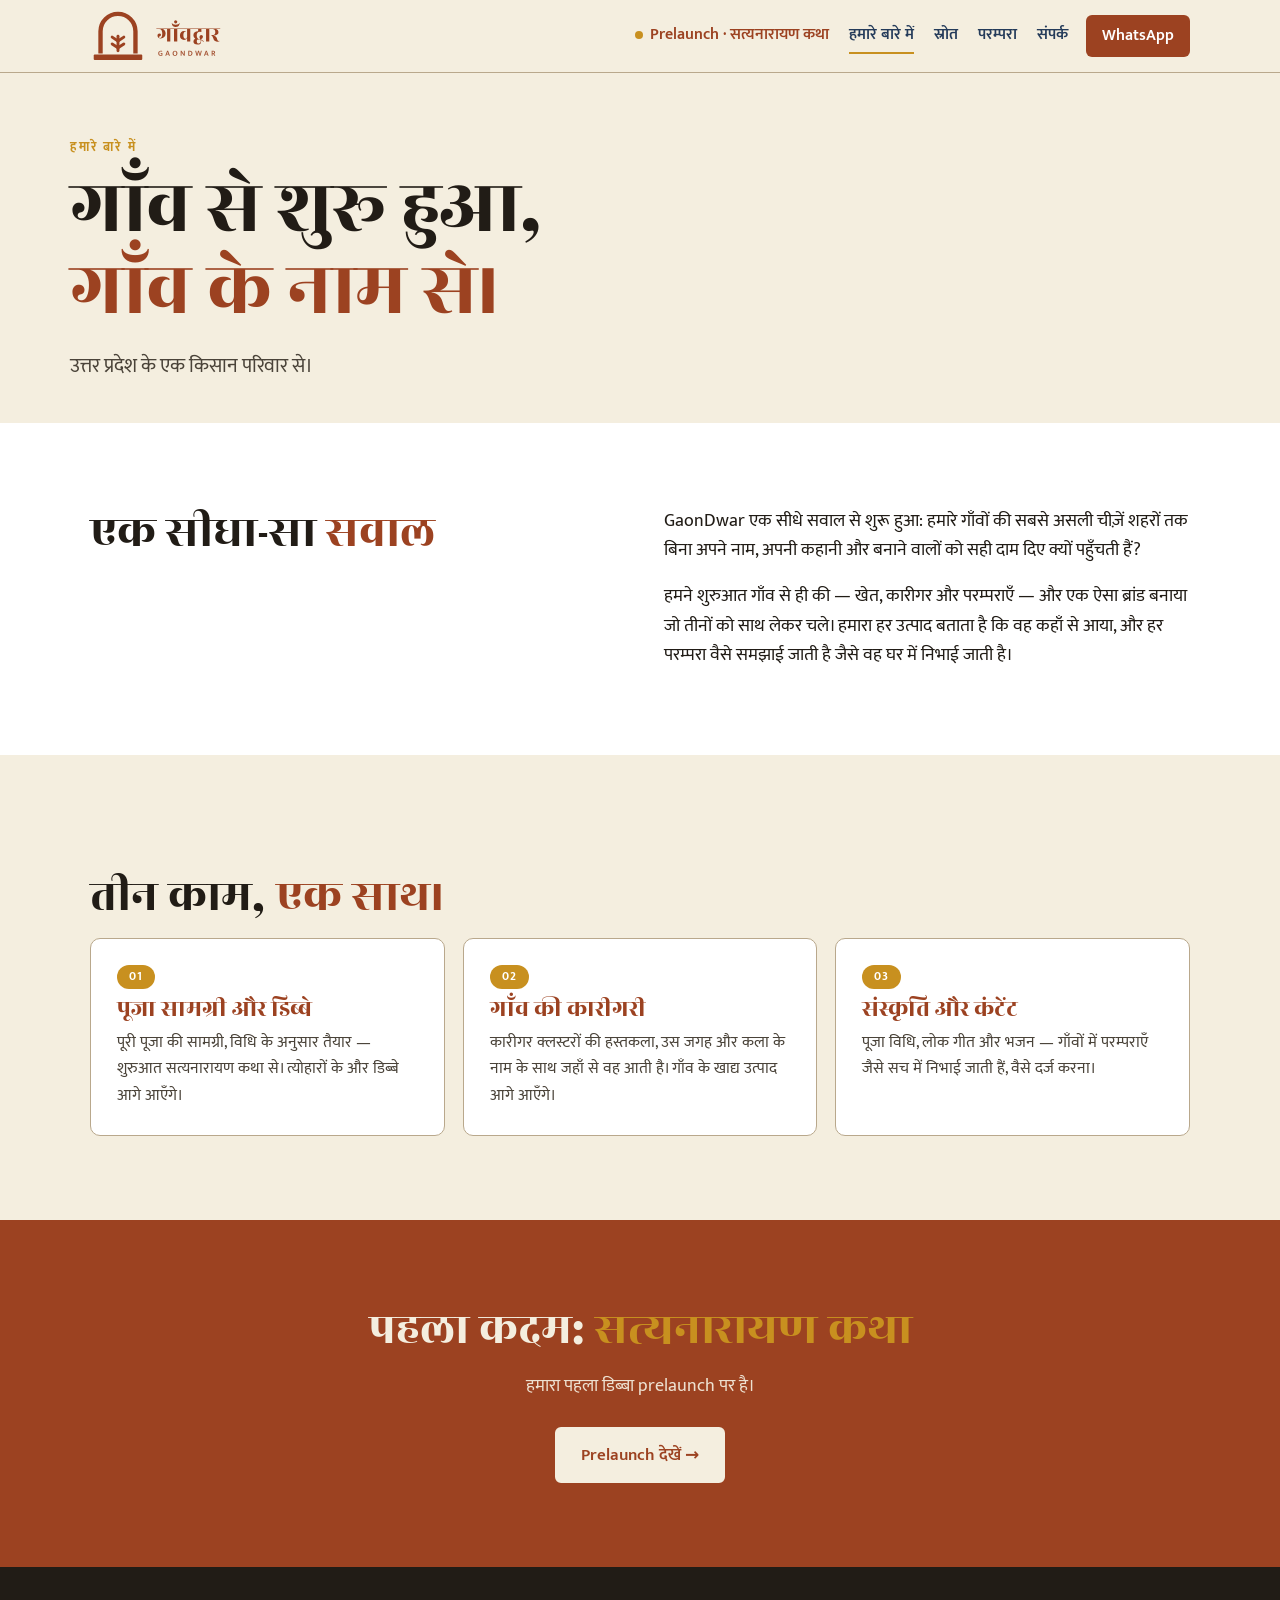
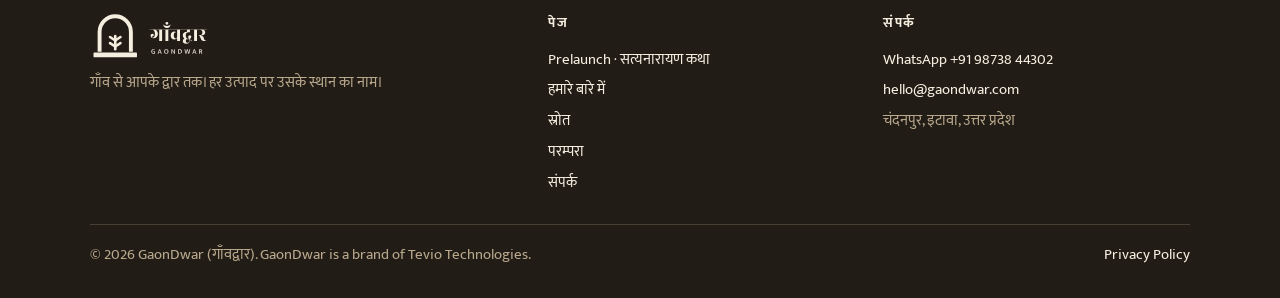
==== about/index.html @ f5c05ec9 "Multi-page site + Prelaunch Satyanarayan Katha page - New pages: about/, sourcing/, parampara/, cont" ====
<!doctype html>
<html lang="hi">
<head>
<meta charset="utf-8">
<meta name="viewport" content="width=device-width, initial-scale=1">
<title>हमारे बारे में | GaonDwar गाँवद्वार</title>
<meta name="description" content="GaonDwar उत्तर प्रदेश के एक किसान परिवार से शुरू हुआ — गाँव की चीज़ें, उनके स्थान के नाम के साथ।">
<meta property="og:title" content="हमारे बारे में | GaonDwar गाँवद्वार">
<meta property="og:description" content="GaonDwar उत्तर प्रदेश के एक किसान परिवार से शुरू हुआ — गाँव की चीज़ें, उनके स्थान के नाम के साथ।">
<meta property="og:url" content="https://gaondwar.in/about/">
<meta property="og:type" content="website">
<meta property="og:image" content="https://gaondwar.in/assets/og-image.png">
<meta name="twitter:card" content="summary_large_image">
<meta name="theme-color" content="#9C4221">
<link rel="icon" href="../assets/favicon.svg" type="image/svg+xml">
<link rel="icon" href="../assets/favicon-32.png" sizes="32x32" type="image/png">
<link rel="apple-touch-icon" href="../assets/favicon-180.png">
<link rel="preconnect" href="https://fonts.googleapis.com">
<link rel="preconnect" href="https://fonts.gstatic.com" crossorigin>
<link href="https://fonts.googleapis.com/css2?family=Mukta:wght@300;400;500;600;700&family=Rozha+One&display=swap" rel="stylesheet">
<link rel="stylesheet" href="../assets/site.css">
<style></style>
</head>
<body>
<header class="site">
  <div class="wrap nav">
    <a class="brand" href="../" aria-label="GaonDwar होम"><img src="../assets/gaondwar-logo.svg" alt="GaonDwar — गाँवद्वार" width="359" height="150"></a>
    <nav class="menu" id="menu" aria-label="मुख्य"><a href="../satyanarayan/" class="pre">Prelaunch · सत्यनारायण कथा</a><a href="../about/" aria-current="page">हमारे बारे में</a><a href="../sourcing/">स्रोत</a><a href="../parampara/">परम्परा</a><a href="../contact/">संपर्क</a></nav>
    <a class="nav-wa" href="https://wa.me/919873844302?text=Namaste%20GaonDwar" target="_blank" rel="noopener">WhatsApp</a>
    <button class="burger" type="button" aria-label="मेन्यू" aria-expanded="false" aria-controls="menu"><span></span><span></span><span></span></button>
  </div>
</header>
<main>
  <div class="wrap pagehead">
    <div class="kick">हमारे बारे में</div>
    <h1>गाँव से शुरू हुआ,<br><em>गाँव के नाम से।</em></h1>
    <p class="lead">उत्तर प्रदेश के एक किसान परिवार से।</p>
  </div>
  <section style="background:#fff">
    <div class="wrap two">
      <div><h2 class="rv">एक सीधा-सा <em>सवाल</em></h2></div>
      <div class="rv">
        <p style="font-size:18px">GaonDwar एक सीधे सवाल से शुरू हुआ: हमारे गाँवों की सबसे असली चीज़ें शहरों तक बिना अपने नाम, अपनी कहानी और बनाने वालों को सही दाम दिए क्यों पहुँचती हैं?</p>
        <p style="font-size:18px;margin-top:16px">हमने शुरुआत गाँव से ही की — खेत, कारीगर और परम्पराएँ — और एक ऐसा ब्रांड बनाया जो तीनों को साथ लेकर चले। हमारा हर उत्पाद बताता है कि वह कहाँ से आया, और हर परम्परा वैसे समझाई जाती है जैसे वह घर में निभाई जाती है।</p>
      </div>
    </div>
  </section>
  <section>
    <div class="wrap">
      <div class="kick rv">हम क्या करते हैं</div>
      <h2 class="rv">तीन काम, <em>एक साथ।</em></h2>
      <div class="cards">
        <div class="card rv"><span class="badge">01</span><h3>पूजा सामग्री और डिब्बे</h3><p>पूरी पूजा की सामग्री, विधि के अनुसार तैयार — शुरुआत सत्यनारायण कथा से। त्योहारों के और डिब्बे आगे आएँगे।</p></div>
        <div class="card rv"><span class="badge">02</span><h3>गाँव की कारीगरी</h3><p>कारीगर क्लस्टरों की हस्तकला, उस जगह और कला के नाम के साथ जहाँ से वह आती है। गाँव के खाद्य उत्पाद आगे आएँगे।</p></div>
        <div class="card rv"><span class="badge">03</span><h3>संस्कृति और कंटेंट</h3><p>पूजा विधि, लोक गीत और भजन — गाँवों में परम्पराएँ जैसे सच में निभाई जाती हैं, वैसे दर्ज करना।</p></div>
      </div>
    </div>
  </section>
  <section style="background:var(--geru);color:var(--chuna);text-align:center">
    <div class="wrap">
      <h2 class="rv" style="color:var(--chuna)">पहला कदम: <span style="color:var(--haldi)">सत्यनारायण कथा</span></h2>
      <p class="rv" style="font-size:18px;opacity:.92;margin-bottom:26px">हमारा पहला डिब्बा prelaunch पर है।</p>
      <a class="btn light rv" href="../satyanarayan/">Prelaunch देखें →</a>
    </div>
  </section>
</main>
<footer class="site">
  <div class="wrap">
    <div class="cols">
      <div><span class="flogo" role="img" aria-label="GaonDwar" style="-webkit-mask-image:url(../assets/gaondwar-logo.svg);mask-image:url(../assets/gaondwar-logo.svg)"></span>गाँव से आपके द्वार तक। हर उत्पाद पर उसके स्थान का नाम।</div>
      <div><h4>पेज</h4><ul><li><a href="../satyanarayan/">Prelaunch · सत्यनारायण कथा</a></li><li><a href="../about/">हमारे बारे में</a></li><li><a href="../sourcing/">स्रोत</a></li><li><a href="../parampara/">परम्परा</a></li><li><a href="../contact/">संपर्क</a></li></ul></div>
      <div><h4>संपर्क</h4><ul><li><a href="https://wa.me/919873844302">WhatsApp +91 98738 44302</a></li><li><a href="mailto:hello@gaondwar.com">hello@gaondwar.com</a></li><li>चंदनपुर, इटावा, उत्तर प्रदेश</li></ul></div>
    </div>
    <div class="legal"><div>© 2026 GaonDwar (गाँवद्वार). GaonDwar is a brand of Tevio Technologies.</div><div><a href="../privacy.html">Privacy Policy</a></div></div>
  </div>
</footer>
<script src="../assets/site.js"></script>
</body>
</html>
---- assets/site.css ----
/* GaonDwar — shared site styles (header, menu, footer, buttons, sections, reveal, khana grid) */
:root{--geru:#9C4221;--geru-deep:#6E2E16;--chuna:#F4EEDF;--chuna-2:#EDE5D2;--neel:#243B5A;--haldi:#C8901F;--kajal:#211C16;--mitti:#B9A88C;--mitti-ink:#6F624E;--kraft:#CDB289;--kraft-dk:#B99C72;--kraft-lt:#E3D3B4;color-scheme:light}
*{box-sizing:border-box;margin:0;padding:0}
html{scroll-behavior:smooth}
body{font-family:'Mukta',system-ui,sans-serif;background:var(--chuna);color:var(--kajal);line-height:1.65;overflow-x:clip}
a{color:var(--geru)}
.wrap{max-width:1140px;margin:0 auto;padding:0 20px}

/* header + menu */
header.site{background:var(--chuna);border-bottom:1px solid var(--mitti);position:sticky;top:0;z-index:50}
header.site .nav{display:flex;align-items:center;gap:18px;padding:8px 20px;position:relative}
header.site .brand{display:flex;align-items:center;text-decoration:none;margin-right:auto}
header.site .brand img{height:56px;width:auto;display:block}
.menu{display:flex;align-items:center;gap:20px}
.menu a{text-decoration:none;color:var(--neel);font-weight:600;font-size:16px;white-space:nowrap;padding:4px 0;border-bottom:2px solid transparent}
.menu a:hover,.menu a[aria-current="page"]{border-bottom-color:var(--haldi)}
.menu a.pre{color:var(--geru);display:inline-flex;align-items:center;gap:7px}
.menu a.pre::before{content:"";width:8px;height:8px;border-radius:50%;background:var(--haldi);animation:gdpulse 2s infinite}
@keyframes gdpulse{0%{box-shadow:0 0 0 0 rgba(200,144,31,.7)}70%,100%{box-shadow:0 0 0 8px rgba(200,144,31,0)}}
.nav-wa{background:var(--geru);color:#fff!important;padding:8px 16px;border-radius:6px;text-decoration:none;font-weight:600;white-space:nowrap}
.burger{display:none;width:44px;height:44px;border:1.5px solid var(--mitti);border-radius:6px;background:transparent;cursor:pointer;align-items:center;justify-content:center;flex-direction:column;gap:5px}
.burger span{display:block;width:20px;height:2px;background:var(--kajal);transition:transform .25s,opacity .25s}
.burger[aria-expanded="true"] span:nth-child(1){transform:translateY(7px) rotate(45deg)}
.burger[aria-expanded="true"] span:nth-child(2){opacity:0}
.burger[aria-expanded="true"] span:nth-child(3){transform:translateY(-7px) rotate(-45deg)}
@media(max-width:1020px){
  header.site .brand img{height:46px}
  .burger{display:inline-flex}
  .menu{display:none;position:absolute;left:0;right:0;top:100%;background:var(--chuna);border-bottom:1px solid var(--mitti);flex-direction:column;align-items:stretch;gap:0;padding:6px 20px 14px;box-shadow:0 18px 30px -20px rgba(60,35,15,.4)}
  .menu.open{display:flex}
  .menu a{padding:13px 0;border-bottom:1px solid var(--chuna-2);font-size:17px}
  .menu a:hover,.menu a[aria-current="page"]{border-bottom-color:var(--chuna-2);color:var(--geru)}
}
@media(max-width:420px){.nav-wa{padding:8px 12px}}

/* buttons + type */
.btn{display:inline-flex;align-items:center;gap:8px;min-height:50px;background:var(--geru);color:#fff;text-decoration:none;padding:12px 24px;border-radius:6px;font-weight:600;font-size:17px;font-family:inherit;border:2px solid var(--geru);cursor:pointer}
.btn:hover{background:var(--geru-deep);border-color:var(--geru-deep)}
.btn.ghost{background:transparent;color:var(--geru)}
.btn.ghost:hover{background:rgba(156,66,33,.07)}
.btn.light{background:var(--chuna);color:var(--geru);border-color:var(--chuna)}
.btn.light:hover{background:#fff;border-color:#fff}
.btn:focus-visible,a:focus-visible,button:focus-visible{outline:2px solid var(--neel);outline-offset:3px}
.ctas{display:flex;gap:12px;flex-wrap:wrap}
section{padding:84px 0}
.kick{font-weight:700;letter-spacing:.14em;text-transform:uppercase;font-size:13px;color:var(--haldi);margin-bottom:10px}
.h2,h2{font-family:'Rozha One',serif;font-weight:400;font-size:clamp(30px,4.4vw,48px);line-height:1.12;color:var(--kajal);margin-bottom:14px;text-wrap:balance}
h2 em,h1 em{font-style:normal;color:var(--geru)}
.lead{max-width:660px;color:#4a4339;font-size:18px;margin-bottom:36px}
.pagehead{padding:64px 0 40px}
.pagehead h1{font-family:'Rozha One',serif;font-weight:400;font-size:clamp(42px,6.6vw,80px);line-height:1.02;letter-spacing:-.01em;text-wrap:balance}
.pagehead .lead{margin:18px 0 0;font-size:clamp(17px,1.7vw,20px)}
.cards{display:grid;grid-template-columns:repeat(auto-fit,minmax(250px,1fr));gap:18px}
.card{background:#fff;border:1px solid var(--mitti);border-radius:10px;padding:26px;text-decoration:none;color:inherit;display:flex;flex-direction:column;gap:6px;transition:transform .25s,box-shadow .25s}
a.card:hover{transform:translateY(-3px);box-shadow:0 16px 30px -20px rgba(60,35,15,.45)}
.card h3{font-family:'Rozha One',serif;font-weight:400;font-size:25px;line-height:1.15;color:var(--geru)}
.card p{color:#4a4339}
.card .more{font-weight:700;color:var(--geru);margin-top:auto;padding-top:8px}
.card .ico{width:34px;height:34px;color:var(--geru);margin-bottom:4px}
.badge{align-self:flex-start;font-size:12px;font-weight:700;letter-spacing:.08em;background:var(--haldi);color:#fff;border-radius:30px;padding:2px 12px}
.badge.off{background:var(--mitti)}
.two{display:grid;grid-template-columns:1fr 1fr;gap:48px;align-items:start}
@media(max-width:800px){.two{grid-template-columns:1fr;gap:22px}}

/* footer */
footer.site{background:var(--kajal);color:var(--mitti);padding:44px 0 30px;font-size:15px}
footer.site .cols{display:grid;grid-template-columns:1.4fr 1fr 1fr;gap:28px;margin-bottom:26px}
@media(max-width:760px){footer.site .cols{grid-template-columns:1fr}}
footer.site .flogo{display:block;height:50px;aspect-ratio:359/150;margin-bottom:10px;background:var(--chuna);-webkit-mask-repeat:no-repeat;mask-repeat:no-repeat;-webkit-mask-position:left center;mask-position:left center;-webkit-mask-size:contain;mask-size:contain}
footer.site h4{color:var(--chuna);font-size:14px;letter-spacing:.12em;text-transform:uppercase;margin-bottom:10px}
footer.site ul{list-style:none}
footer.site li{padding:3px 0}
footer.site a{color:var(--chuna);text-decoration:none}
footer.site a:hover{text-decoration:underline}
footer.site .legal{border-top:1px solid rgba(185,168,140,.25);padding-top:18px;display:flex;justify-content:space-between;gap:14px;flex-wrap:wrap}

/* scroll reveal */
.rv{opacity:0;transform:translateY(22px);transition:opacity .8s ease,transform .8s cubic-bezier(.2,.7,.2,1)}
.rv.in{opacity:1;transform:none}

/* khana grid: each khana switches between puja step and its samagri */
.ktray-wrap{position:relative;max-width:520px;width:100%;justify-self:center}
.ktray{color:var(--kajal);background:var(--kraft);border-radius:10px;padding:14px;box-shadow:0 3px 0 var(--kraft-dk),0 30px 60px -28px rgba(60,35,15,.45);transform:rotate(-2.5deg)}
.ktray .book{background:var(--chuna);border:1px solid var(--kraft-dk);border-radius:4px;text-align:center;padding:14px 10px;margin-bottom:9px}
.ktray .book b{font-family:'Rozha One',serif;font-weight:400;font-size:clamp(17px,2.4vw,22px);display:block;line-height:1.15}
.ktray .book span{font-size:11px;letter-spacing:.16em;color:var(--neel);font-weight:600}
.kh{display:grid;grid-template-columns:repeat(3,1fr);gap:9px}
.k{position:relative;background:var(--chuna);border:1px solid var(--kraft-dk);border-radius:4px;min-height:98px;overflow:hidden;transition:background .35s,box-shadow .35s,transform .35s}
.k .face{position:absolute;inset:0;padding:10px 10px 12px;display:flex;flex-direction:column;justify-content:flex-end;transition:opacity .16s ease,transform .16s ease}
.k:not(.alt) .face.a,.k.alt .face.b{transition-delay:.15s}
.k .face.b{opacity:0;transform:translateY(12px)}
.k.alt .face.a{opacity:0;transform:translateY(-12px)}
.k.alt .face.b{opacity:1;transform:none}
.k .step{font-family:'Rozha One',serif;font-size:clamp(17px,2vw,21px);line-height:1.1;color:var(--geru)}
.k .ic{width:24px;height:24px;color:var(--mitti);margin-bottom:auto}
.k .t{font-weight:600;font-size:14px;line-height:1.25}
.k .e{font-size:11.5px;color:var(--mitti-ink);line-height:1.35;margin-top:2px}
.k.on{background:#FFF8E6;box-shadow:0 0 0 2px var(--haldi),0 0 24px rgba(200,144,31,.45);transform:translateY(-2px)}
.k.on .ic{color:var(--geru)}
.k.home{background:transparent;border-style:dashed}
.ktray-cap{text-align:center;font-size:14px;color:var(--mitti-ink);margin-top:18px;min-height:1.6em}
.ktray-cap b{color:var(--geru);font-weight:600}

/* mantra band */
.mband{background:var(--geru);color:var(--chuna);overflow:hidden;padding:14px 0;white-space:nowrap}
.mband .track{display:inline-flex;gap:44px;animation:gdscroll 50s linear infinite;font-family:'Rozha One',serif;font-size:clamp(20px,2.4vw,28px)}
.mband .track span::after{content:"\2733";color:var(--haldi);margin-left:44px;font-size:.6em;vertical-align:middle}
@keyframes gdscroll{to{transform:translateX(-50%)}}

@media (prefers-reduced-motion: reduce){
  .rv{opacity:1;transform:none;transition:none}
  .menu a.pre::before,.mband .track{animation:none}
  .k,.k .face,.card{transition:none}
}
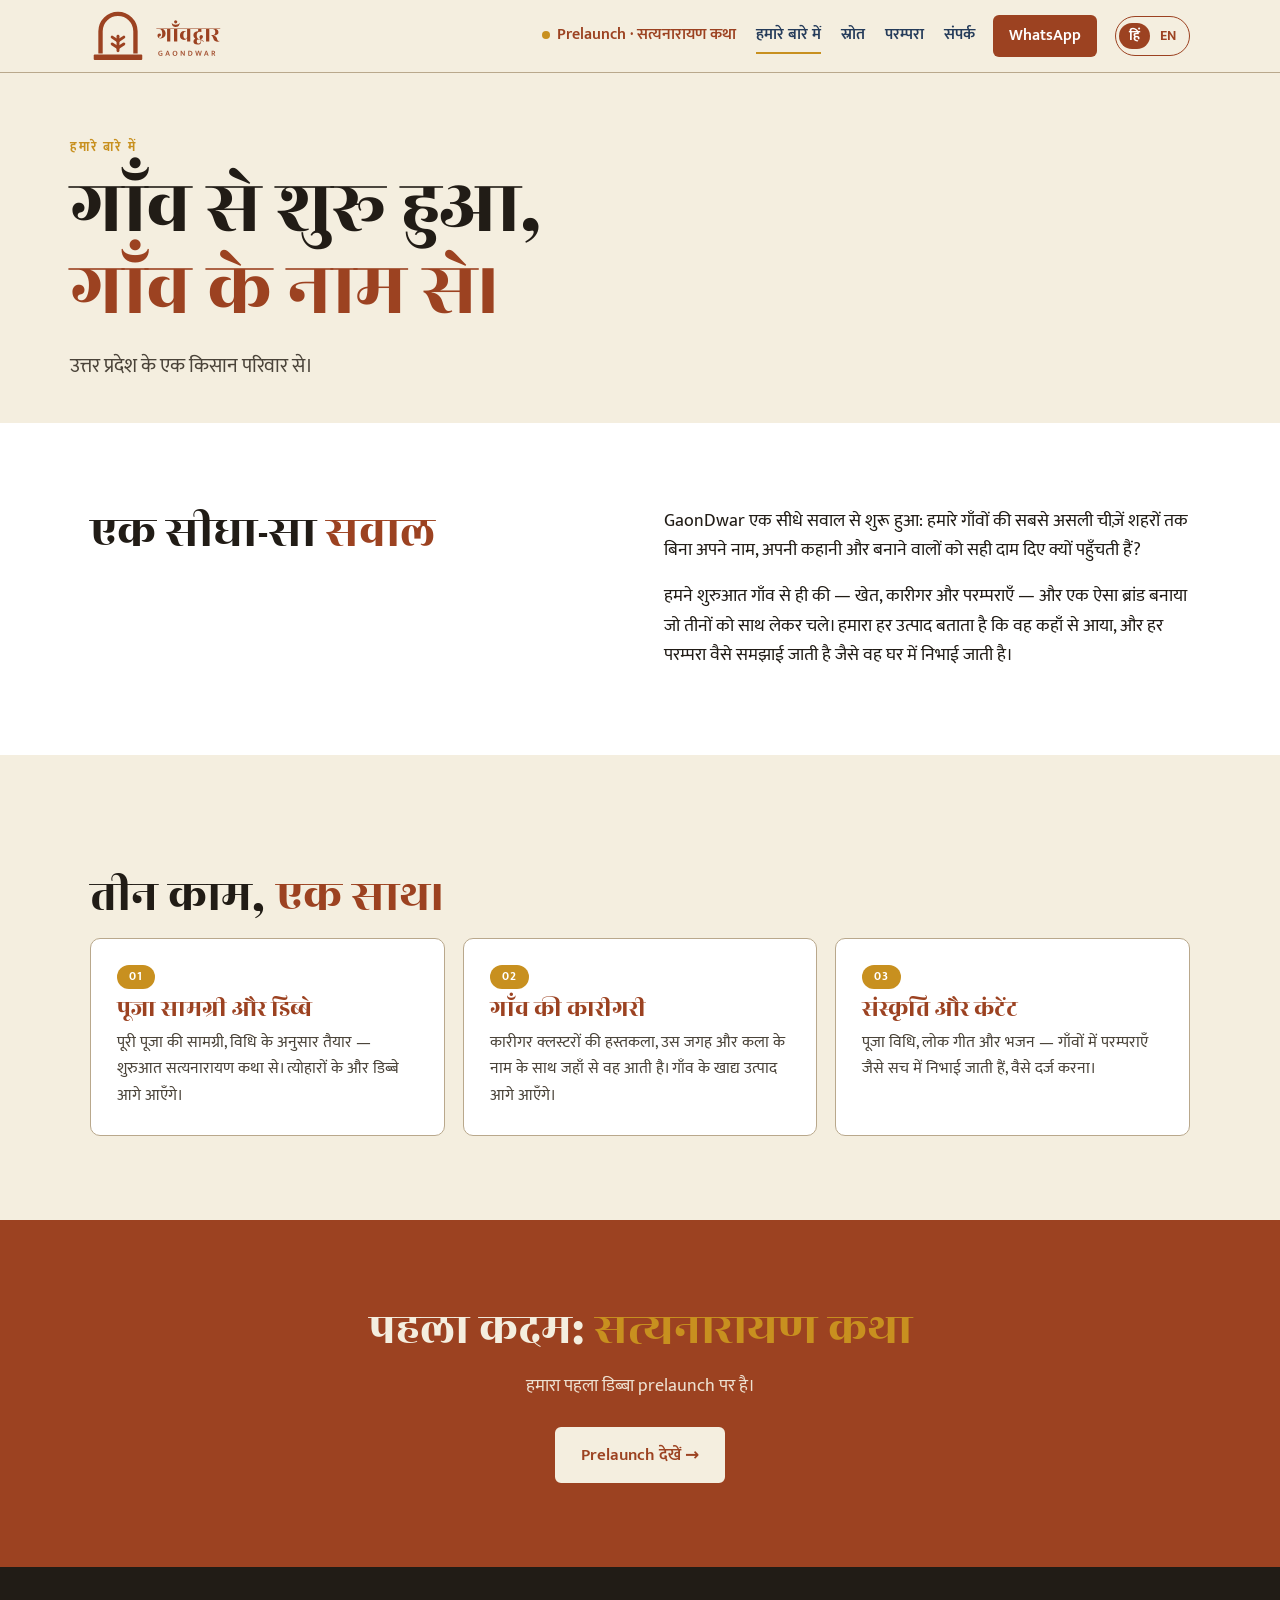
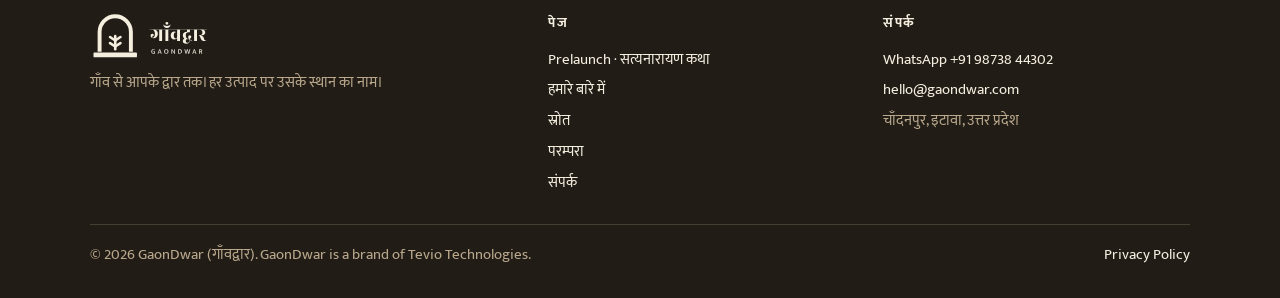
==== commit a2e370f9: "Hindi/English switch across the site; address spelling चाँदनपुर - हिं/EN pill in every header; hand-" ====
--- a/about/index.html
+++ b/about/index.html
@@ -1,78 +1,80 @@
-<!doctype html>
-<html lang="hi">
+<!DOCTYPE html>
+
+<html data-title-en="About us | GaonDwar" lang="hi">
 <head>
-<meta charset="utf-8">
-<meta name="viewport" content="width=device-width, initial-scale=1">
+<meta charset="utf-8"/>
+<meta content="width=device-width, initial-scale=1" name="viewport"/>
 <title>हमारे बारे में | GaonDwar गाँवद्वार</title>
-<meta name="description" content="GaonDwar उत्तर प्रदेश के एक किसान परिवार से शुरू हुआ — गाँव की चीज़ें, उनके स्थान के नाम के साथ।">
-<meta property="og:title" content="हमारे बारे में | GaonDwar गाँवद्वार">
-<meta property="og:description" content="GaonDwar उत्तर प्रदेश के एक किसान परिवार से शुरू हुआ — गाँव की चीज़ें, उनके स्थान के नाम के साथ।">
-<meta property="og:url" content="https://gaondwar.in/about/">
-<meta property="og:type" content="website">
-<meta property="og:image" content="https://gaondwar.in/assets/og-image.png">
-<meta name="twitter:card" content="summary_large_image">
-<meta name="theme-color" content="#9C4221">
-<link rel="icon" href="../assets/favicon.svg" type="image/svg+xml">
-<link rel="icon" href="../assets/favicon-32.png" sizes="32x32" type="image/png">
-<link rel="apple-touch-icon" href="../assets/favicon-180.png">
-<link rel="preconnect" href="https://fonts.googleapis.com">
-<link rel="preconnect" href="https://fonts.gstatic.com" crossorigin>
-<link href="https://fonts.googleapis.com/css2?family=Mukta:wght@300;400;500;600;700&family=Rozha+One&display=swap" rel="stylesheet">
-<link rel="stylesheet" href="../assets/site.css">
+<meta content="GaonDwar उत्तर प्रदेश के एक किसान परिवार से शुरू हुआ — गाँव की चीज़ें, उनके स्थान के नाम के साथ।" name="description"/>
+<meta content="हमारे बारे में | GaonDwar गाँवद्वार" property="og:title"/>
+<meta content="GaonDwar उत्तर प्रदेश के एक किसान परिवार से शुरू हुआ — गाँव की चीज़ें, उनके स्थान के नाम के साथ।" property="og:description"/>
+<meta content="https://gaondwar.in/about/" property="og:url"/>
+<meta content="website" property="og:type"/>
+<meta content="https://gaondwar.in/assets/og-image.png" property="og:image"/>
+<meta content="summary_large_image" name="twitter:card"/>
+<meta content="#9C4221" name="theme-color"/>
+<link href="../assets/favicon.svg" rel="icon" type="image/svg+xml"/>
+<link href="../assets/favicon-32.png" rel="icon" sizes="32x32" type="image/png"/>
+<link href="../assets/favicon-180.png" rel="apple-touch-icon"/>
+<link href="https://fonts.googleapis.com" rel="preconnect"/>
+<link crossorigin="" href="https://fonts.gstatic.com" rel="preconnect"/>
+<link href="https://fonts.googleapis.com/css2?family=Mukta:wght@300;400;500;600;700&amp;family=Rozha+One&amp;display=swap" rel="stylesheet"/>
+<link href="../assets/site.css" rel="stylesheet"/>
 <style></style>
 </head>
 <body>
 <header class="site">
-  <div class="wrap nav">
-    <a class="brand" href="../" aria-label="GaonDwar होम"><img src="../assets/gaondwar-logo.svg" alt="GaonDwar — गाँवद्वार" width="359" height="150"></a>
-    <nav class="menu" id="menu" aria-label="मुख्य"><a href="../satyanarayan/" class="pre">Prelaunch · सत्यनारायण कथा</a><a href="../about/" aria-current="page">हमारे बारे में</a><a href="../sourcing/">स्रोत</a><a href="../parampara/">परम्परा</a><a href="../contact/">संपर्क</a></nav>
-    <a class="nav-wa" href="https://wa.me/919873844302?text=Namaste%20GaonDwar" target="_blank" rel="noopener">WhatsApp</a>
-    <button class="burger" type="button" aria-label="मेन्यू" aria-expanded="false" aria-controls="menu"><span></span><span></span><span></span></button>
-  </div>
+<div class="wrap nav">
+<a aria-label="GaonDwar होम" class="brand" href="../"><img alt="GaonDwar — गाँवद्वार" height="150" src="../assets/gaondwar-logo.svg" width="359"/></a>
+<nav aria-label="मुख्य" class="menu" id="menu"><a class="pre" data-en="Prelaunch · Satyanarayan Katha" href="../satyanarayan/">Prelaunch · सत्यनारायण कथा</a><a aria-current="page" data-en="About us" href="../about/">हमारे बारे में</a><a data-en="Sourcing" href="../sourcing/">स्रोत</a><a data-en="Traditions" href="../parampara/">परम्परा</a><a data-en="Contact" href="../contact/">संपर्क</a></nav>
+<a class="nav-wa" href="https://wa.me/919873844302?text=Namaste%20GaonDwar" rel="noopener" target="_blank">WhatsApp</a>
+<button aria-label="Switch to English" class="lang" data-lang-toggle="" title="English / हिंदी" type="button"><span class="l-hi">हिं</span><span class="l-en">EN</span></button>
+<button aria-controls="menu" aria-expanded="false" aria-label="मेन्यू" class="burger" type="button"><span></span><span></span><span></span></button>
+</div>
 </header>
 <main>
-  <div class="wrap pagehead">
-    <div class="kick">हमारे बारे में</div>
-    <h1>गाँव से शुरू हुआ,<br><em>गाँव के नाम से।</em></h1>
-    <p class="lead">उत्तर प्रदेश के एक किसान परिवार से।</p>
-  </div>
-  <section style="background:#fff">
-    <div class="wrap two">
-      <div><h2 class="rv">एक सीधा-सा <em>सवाल</em></h2></div>
-      <div class="rv">
-        <p style="font-size:18px">GaonDwar एक सीधे सवाल से शुरू हुआ: हमारे गाँवों की सबसे असली चीज़ें शहरों तक बिना अपने नाम, अपनी कहानी और बनाने वालों को सही दाम दिए क्यों पहुँचती हैं?</p>
-        <p style="font-size:18px;margin-top:16px">हमने शुरुआत गाँव से ही की — खेत, कारीगर और परम्पराएँ — और एक ऐसा ब्रांड बनाया जो तीनों को साथ लेकर चले। हमारा हर उत्पाद बताता है कि वह कहाँ से आया, और हर परम्परा वैसे समझाई जाती है जैसे वह घर में निभाई जाती है।</p>
-      </div>
-    </div>
-  </section>
-  <section>
-    <div class="wrap">
-      <div class="kick rv">हम क्या करते हैं</div>
-      <h2 class="rv">तीन काम, <em>एक साथ।</em></h2>
-      <div class="cards">
-        <div class="card rv"><span class="badge">01</span><h3>पूजा सामग्री और डिब्बे</h3><p>पूरी पूजा की सामग्री, विधि के अनुसार तैयार — शुरुआत सत्यनारायण कथा से। त्योहारों के और डिब्बे आगे आएँगे।</p></div>
-        <div class="card rv"><span class="badge">02</span><h3>गाँव की कारीगरी</h3><p>कारीगर क्लस्टरों की हस्तकला, उस जगह और कला के नाम के साथ जहाँ से वह आती है। गाँव के खाद्य उत्पाद आगे आएँगे।</p></div>
-        <div class="card rv"><span class="badge">03</span><h3>संस्कृति और कंटेंट</h3><p>पूजा विधि, लोक गीत और भजन — गाँवों में परम्पराएँ जैसे सच में निभाई जाती हैं, वैसे दर्ज करना।</p></div>
-      </div>
-    </div>
-  </section>
-  <section style="background:var(--geru);color:var(--chuna);text-align:center">
-    <div class="wrap">
-      <h2 class="rv" style="color:var(--chuna)">पहला कदम: <span style="color:var(--haldi)">सत्यनारायण कथा</span></h2>
-      <p class="rv" style="font-size:18px;opacity:.92;margin-bottom:26px">हमारा पहला डिब्बा prelaunch पर है।</p>
-      <a class="btn light rv" href="../satyanarayan/">Prelaunch देखें →</a>
-    </div>
-  </section>
+<div class="wrap pagehead">
+<div class="kick" data-en="About us">हमारे बारे में</div>
+<h1 data-en="Started in the village,&lt;br/&gt;&lt;em&gt;in the village's name.&lt;/em&gt;">गाँव से शुरू हुआ,<br/><em>गाँव के नाम से।</em></h1>
+<p class="lead" data-en="Rooted in a farming family in Uttar Pradesh.">उत्तर प्रदेश के एक किसान परिवार से।</p>
+</div>
+<section style="background:#fff">
+<div class="wrap two">
+<div><h2 class="rv" data-en="A simple &lt;em&gt;question&lt;/em&gt;">एक सीधा-सा <em>सवाल</em></h2></div>
+<div class="rv">
+<p data-en="GaonDwar began with a simple question: why do the most authentic things from our villages reach cities without their name, their story, or fair value for the people who make them?" style="font-size:18px">GaonDwar एक सीधे सवाल से शुरू हुआ: हमारे गाँवों की सबसे असली चीज़ें शहरों तक बिना अपने नाम, अपनी कहानी और बनाने वालों को सही दाम दिए क्यों पहुँचती हैं?</p>
+<p data-en="We started from the village itself — the farms, the kaarigars and the traditions — and built a brand that carries all three together. Every product we offer says where it comes from, and every tradition we share is explained the way it is practised at home." style="font-size:18px;margin-top:16px">हमने शुरुआत गाँव से ही की — खेत, कारीगर और परम्पराएँ — और एक ऐसा ब्रांड बनाया जो तीनों को साथ लेकर चले। हमारा हर उत्पाद बताता है कि वह कहाँ से आया, और हर परम्परा वैसे समझाई जाती है जैसे वह घर में निभाई जाती है।</p>
+</div>
+</div>
+</section>
+<section>
+<div class="wrap">
+<div class="kick rv" data-en="What we do">हम क्या करते हैं</div>
+<h2 class="rv" data-en="Three things, &lt;em&gt;done together.&lt;/em&gt;">तीन काम, <em>एक साथ।</em></h2>
+<div class="cards">
+<div class="card rv"><span class="badge">01</span><h3 data-en="Puja samagri &amp; kits">पूजा सामग्री और डिब्बे</h3><p data-en="Complete puja kits prepared as per vidhi, starting with Satyanarayan Katha. More festival kits will follow.">पूरी पूजा की सामग्री, विधि के अनुसार तैयार — शुरुआत सत्यनारायण कथा से। त्योहारों के और डिब्बे आगे आएँगे।</p></div>
+<div class="card rv"><span class="badge">02</span><h3 data-en="Village crafts">गाँव की कारीगरी</h3><p data-en="Handicrafts from artisan clusters, credited to the place and craft they come from. Village food products will follow.">कारीगर क्लस्टरों की हस्तकला, उस जगह और कला के नाम के साथ जहाँ से वह आती है। गाँव के खाद्य उत्पाद आगे आएँगे।</p></div>
+<div class="card rv"><span class="badge">03</span><h3 data-en="Culture &amp; content">संस्कृति और कंटेंट</h3><p data-en="Puja vidhi, lok geet and bhajans — documenting how traditions are actually practised in the villages.">पूजा विधि, लोक गीत और भजन — गाँवों में परम्पराएँ जैसे सच में निभाई जाती हैं, वैसे दर्ज करना।</p></div>
+</div>
+</div>
+</section>
+<section style="background:var(--geru);color:var(--chuna);text-align:center">
+<div class="wrap">
+<h2 class="rv" data-en='First step: &lt;span style="color:var(--haldi)"&gt;Satyanarayan Katha&lt;/span&gt;' style="color:var(--chuna)">पहला कदम: <span style="color:var(--haldi)">सत्यनारायण कथा</span></h2>
+<p class="rv" data-en="Our first box is in prelaunch." style="font-size:18px;opacity:.92;margin-bottom:26px">हमारा पहला डिब्बा prelaunch पर है।</p>
+<a class="btn light rv" data-en="See the prelaunch →" href="../satyanarayan/">Prelaunch देखें →</a>
+</div>
+</section>
 </main>
 <footer class="site">
-  <div class="wrap">
-    <div class="cols">
-      <div><span class="flogo" role="img" aria-label="GaonDwar" style="-webkit-mask-image:url(../assets/gaondwar-logo.svg);mask-image:url(../assets/gaondwar-logo.svg)"></span>गाँव से आपके द्वार तक। हर उत्पाद पर उसके स्थान का नाम।</div>
-      <div><h4>पेज</h4><ul><li><a href="../satyanarayan/">Prelaunch · सत्यनारायण कथा</a></li><li><a href="../about/">हमारे बारे में</a></li><li><a href="../sourcing/">स्रोत</a></li><li><a href="../parampara/">परम्परा</a></li><li><a href="../contact/">संपर्क</a></li></ul></div>
-      <div><h4>संपर्क</h4><ul><li><a href="https://wa.me/919873844302">WhatsApp +91 98738 44302</a></li><li><a href="mailto:hello@gaondwar.com">hello@gaondwar.com</a></li><li>चंदनपुर, इटावा, उत्तर प्रदेश</li></ul></div>
-    </div>
-    <div class="legal"><div>© 2026 GaonDwar (गाँवद्वार). GaonDwar is a brand of Tevio Technologies.</div><div><a href="../privacy.html">Privacy Policy</a></div></div>
-  </div>
+<div class="wrap">
+<div class="cols">
+<div data-en='&lt;span aria-label="GaonDwar" class="flogo" role="img" style="-webkit-mask-image:url(../assets/gaondwar-logo.svg);mask-image:url(../assets/gaondwar-logo.svg)"&gt;&lt;/span&gt;From the village to your door. Every product carries the name of its place.'><span aria-label="GaonDwar" class="flogo" role="img" style="-webkit-mask-image:url(../assets/gaondwar-logo.svg);mask-image:url(../assets/gaondwar-logo.svg)"></span>गाँव से आपके द्वार तक। हर उत्पाद पर उसके स्थान का नाम।</div>
+<div><h4 data-en="Pages">पेज</h4><ul><li><a data-en="Prelaunch · Satyanarayan Katha" href="../satyanarayan/">Prelaunch · सत्यनारायण कथा</a></li><li><a data-en="About us" href="../about/">हमारे बारे में</a></li><li><a data-en="Sourcing" href="../sourcing/">स्रोत</a></li><li><a data-en="Traditions" href="../parampara/">परम्परा</a></li><li><a data-en="Contact" href="../contact/">संपर्क</a></li></ul></div>
+<div><h4 data-en="Contact">संपर्क</h4><ul><li><a href="https://wa.me/919873844302">WhatsApp +91 98738 44302</a></li><li><a href="mailto:hello@gaondwar.com">hello@gaondwar.com</a></li><li data-en="Chandanpur, Etawah, Uttar Pradesh">चाँदनपुर, इटावा, उत्तर प्रदेश</li></ul></div>
+</div>
+<div class="legal"><div>© 2026 GaonDwar (गाँवद्वार). GaonDwar is a brand of Tevio Technologies.</div><div><a href="../privacy.html">Privacy Policy</a></div></div>
+</div>
 </footer>
 <script src="../assets/site.js"></script>
 </body>
--- a/assets/site.css
+++ b/assets/site.css
@@ -18,6 +18,9 @@
 .menu a.pre::before{content:"";width:8px;height:8px;border-radius:50%;background:var(--haldi);animation:gdpulse 2s infinite}
 @keyframes gdpulse{0%{box-shadow:0 0 0 0 rgba(200,144,31,.7)}70%,100%{box-shadow:0 0 0 8px rgba(200,144,31,0)}}
 .nav-wa{background:var(--geru);color:#fff!important;padding:8px 16px;border-radius:6px;text-decoration:none;font-weight:600;white-space:nowrap}
+.lang{display:inline-flex;align-items:center;height:40px;border:1.5px solid var(--geru);border-radius:30px;background:transparent;cursor:pointer;padding:3px;font-family:inherit;font-weight:700;font-size:14px;line-height:1}
+.lang span{padding:6px 10px;border-radius:30px;color:var(--geru);transition:background .2s,color .2s}
+html:not([lang="en"]) .lang .l-hi,html[lang="en"] .lang .l-en{background:var(--geru);color:#fff}
 .burger{display:none;width:44px;height:44px;border:1.5px solid var(--mitti);border-radius:6px;background:transparent;cursor:pointer;align-items:center;justify-content:center;flex-direction:column;gap:5px}
 .burger span{display:block;width:20px;height:2px;background:var(--kajal);transition:transform .25s,opacity .25s}
 .burger[aria-expanded="true"] span:nth-child(1){transform:translateY(7px) rotate(45deg)}
@@ -31,7 +34,8 @@
   .menu a{padding:13px 0;border-bottom:1px solid var(--chuna-2);font-size:17px}
   .menu a:hover,.menu a[aria-current="page"]{border-bottom-color:var(--chuna-2);color:var(--geru)}
 }
-@media(max-width:420px){.nav-wa{padding:8px 12px}}
+@media(max-width:420px){.nav-wa{padding:8px 12px}header.site .nav{gap:10px}.lang span{padding:6px 8px}}
+@media(max-width:360px){.nav-wa{display:none}}
 
 /* buttons + type */
 .btn{display:inline-flex;align-items:center;gap:8px;min-height:50px;background:var(--geru);color:#fff;text-decoration:none;padding:12px 24px;border-radius:6px;font-weight:600;font-size:17px;font-family:inherit;border:2px solid var(--geru);cursor:pointer}
